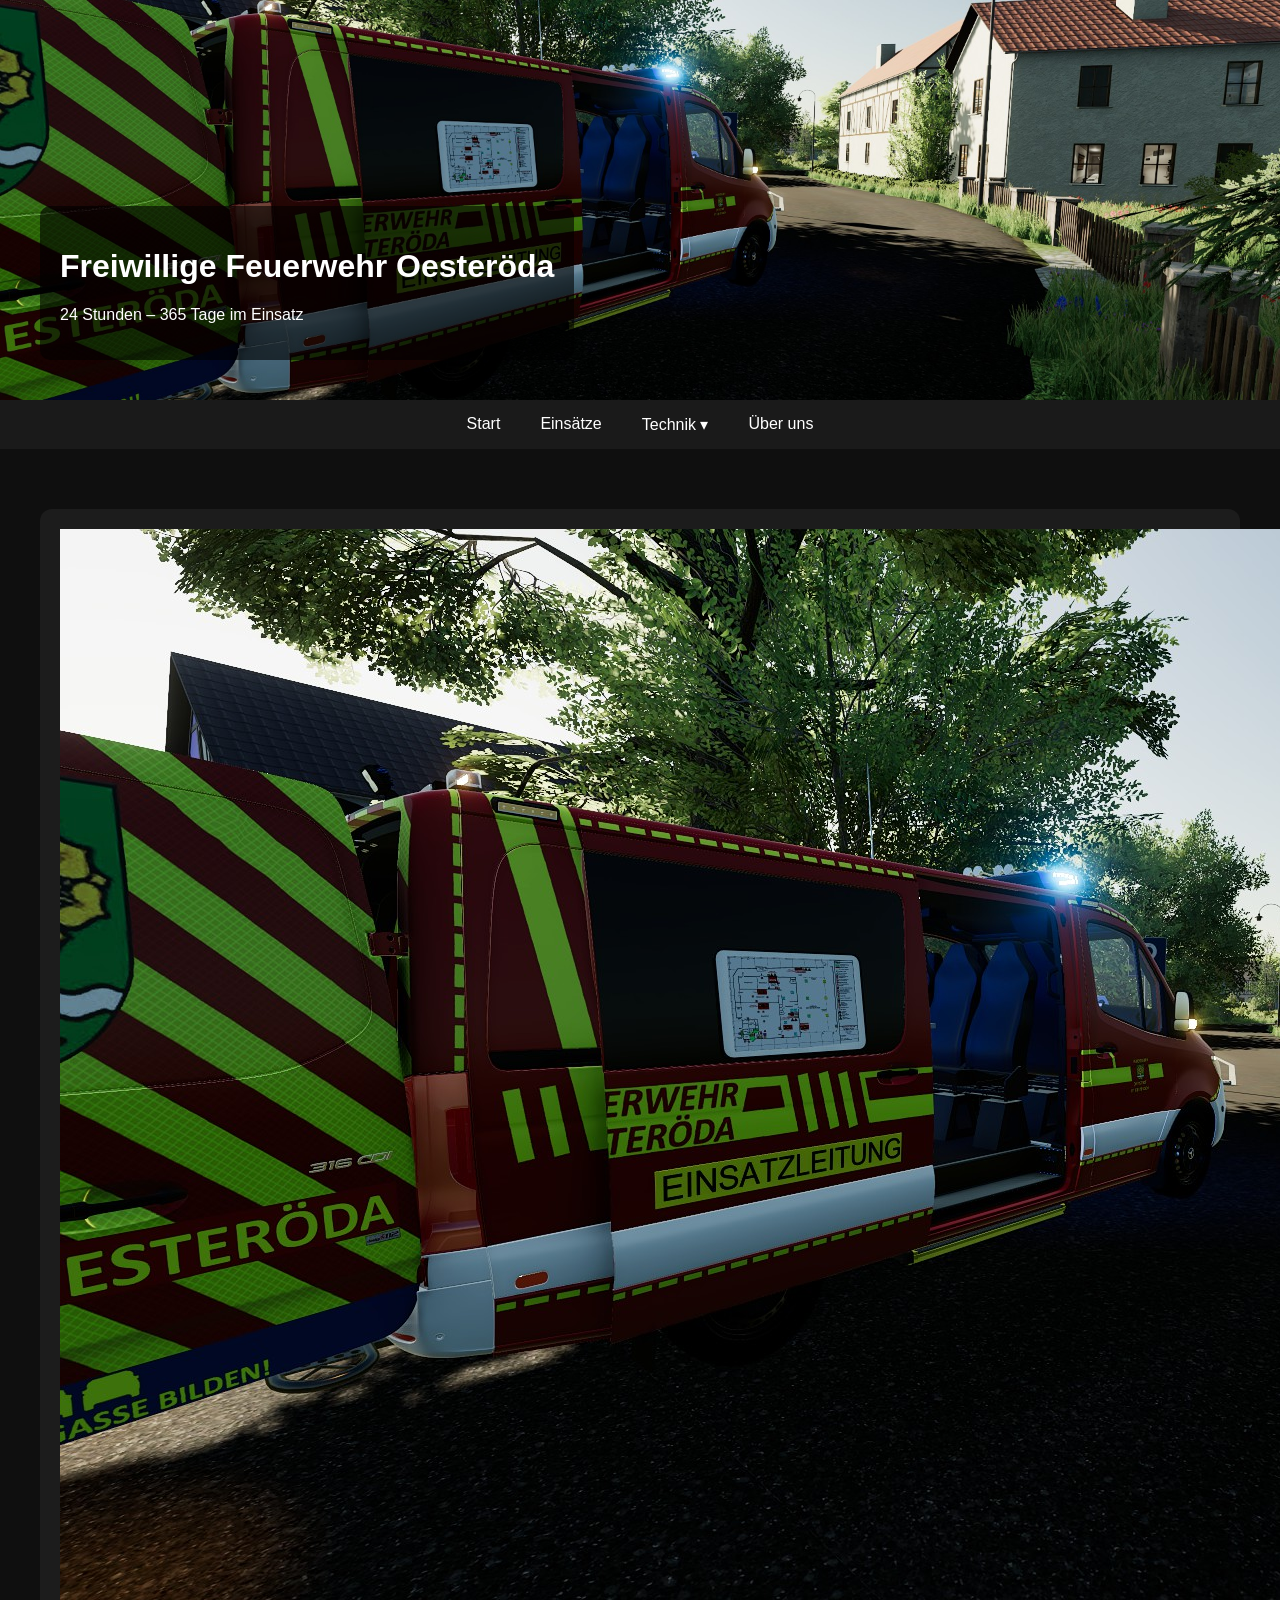
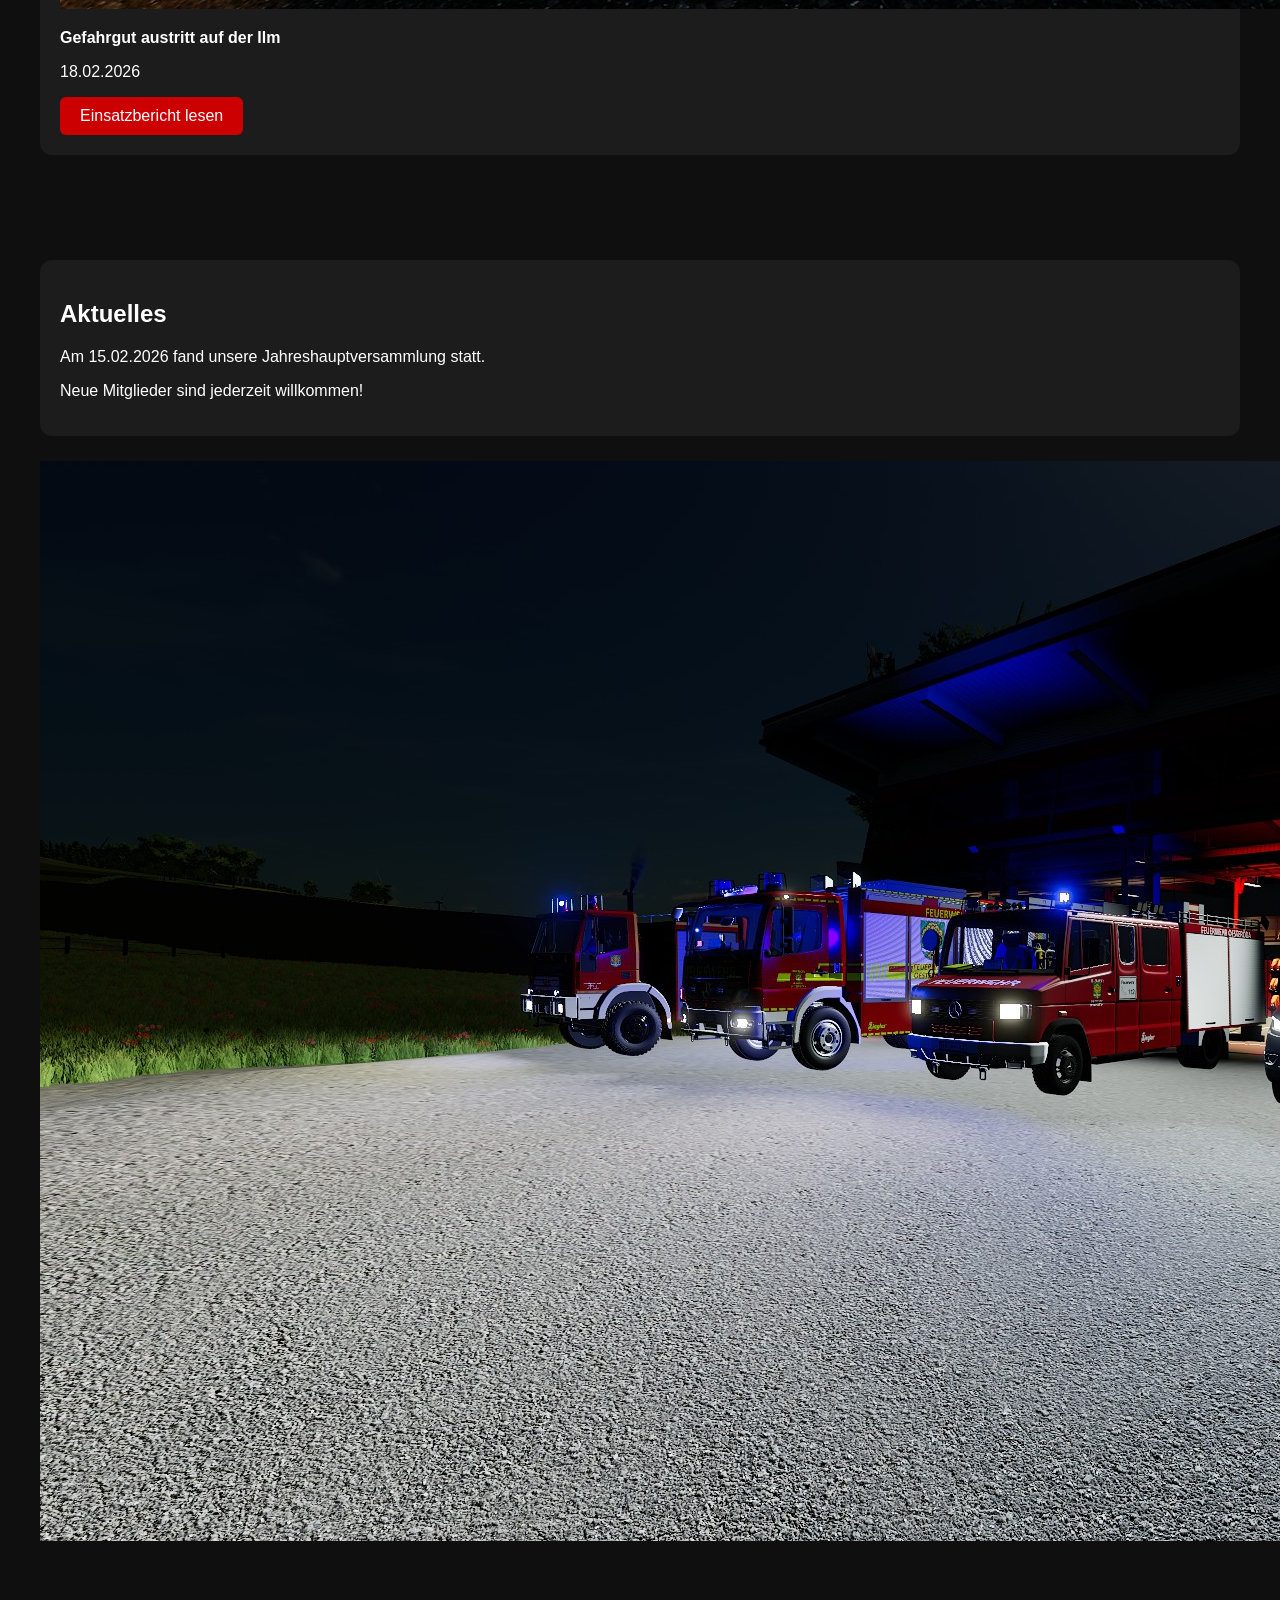
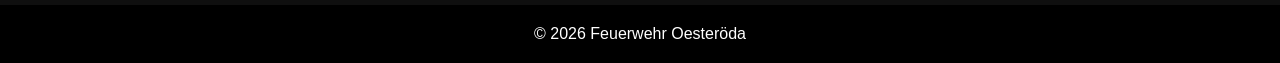
==== index.html @ 3ec41fef "Update index.html" ====
<!DOCTYPE html>
<html lang="de">
<head>
<meta charset="UTF-8">
<title>Feuerwehr Oesteröda</title>
<link rel="stylesheet" href="style.css">
<meta name="viewport" content="width=device-width, initial-scale=1.0">
</head>
<body>

<header class="hero">
    <img src="images/MZF.png" class="hero-img active">
    <img src="images/Straße.png" class="hero-img">
    <img src="images/GH.png" class="hero-img">

    <div class="hero-overlay">
        <h1>Freiwillige Feuerwehr Oesteröda</h1>
        <p>24 Stunden – 365 Tage im Einsatz</p>
    </div>
</header> 

<nav>
  <div class="menu-toggle" onclick="toggleMenu()">☰</div>

  <ul id="menu">
    <li><a href="index.html">Start</a></li>
    <li><a href="einsaetze.html">Einsätze</a></li>

    <li class="dropdown">
      <a href="#" onclick="toggleDropdown(event)">Technik ▾</a>
      <ul class="dropdown-content">
        <li><a href="alarmierung.html">Alarmierung</a></li>
        <li><a href="fahrzeuge.html">Fahrzeuge</a></li>
      </ul>
    </li>

    <li><a href="ueber-uns.html">Über uns</a></li> 
  </ul>
</nav>    

<div class="container">

    <div class="card">
        <img src="bilder/Gefahrgut4_02_18_26.png" class="fahrzeugbild">

        <p><strong>Gefahrgut austritt auf der Ilm</strong></p>
        <p>18.02.2026</p>

        <a href="einsatz/gefahrgut-02-16-26.html" class="button">
            Einsatzbericht lesen
        </a>
    </div>

</div>    

<div class="container">

    <div class="card">
        <h2>Aktuelles</h2>
        <p>Am 15.02.2026 fand unsere Jahreshauptversammlung statt.</p>
        <p>Neue Mitglieder sind jederzeit willkommen!</p>
    </div>
<img src="images/GH.png" class="fahrzeugbild">    
</div>

<footer>
© 2026 Feuerwehr Oesteröda
</footer>
<script>
let slides = document.querySelectorAll(".hero-img");
let index = 0;

setInterval(() => {
    slides[index].classList.remove("active");
    index = (index + 1) % slides.length;
    slides[index].classList.add("active");
}, 4000);
</script>   
</body>
</html>
---- style.css ----
/* ========================= */
/* GRUNDLAYOUT */
/* ========================= */

body {
    margin: 0;
    font-family: 'Segoe UI', Arial, sans-serif;
    background: #0f0f0f;
    color: #fff;
}

/* ========================= */
/* HERO */
/* ========================= */

.hero {
    position: relative;
    height: 400px;
    overflow: hidden;
}

.hero-img {
    position: absolute;
    width: 100%;
    height: 100%;
    object-fit: cover;
    opacity: 0;
    transition: opacity 1.5s ease-in-out;
}

.hero-img.active {
    opacity: 1;
}

.hero-overlay {
    position: absolute;
    bottom: 40px;
    left: 40px;
    background: rgba(0,0,0,0.6);
    padding: 20px;
    border-radius: 10px;
}

/* ========================= */
/* HEADER */
/* ========================= */

header.standard-header {
    background: linear-gradient(90deg, #8b0000, #cc0000);
    padding: 30px 20px;
    text-align: center;
}

/* ========================= */
/* NAVIGATION */
/* ========================= */

nav {
    background: #1a1a1a;
    position: relative;
}

nav ul {
    list-style: none;
    margin: 0;
    padding: 0;
    display: flex;
    justify-content: center;
}

nav li {
    position: relative;
}

nav a {
    display: block;
    padding: 15px 20px;
    color: white;
    text-decoration: none;
    transition: 0.3s;
}

nav a:hover {
    background: #cc0000;
}

/* ========================= */
/* DROPDOWN */
/* ========================= */

.dropdown-content {
    display: none;
    position: absolute;
    top: 100%;
    left: 0;
    background: #1c1c1c;
    min-width: 180px;
    border-radius: 6px;
    overflow: hidden;
}

.dropdown-content li a {
    padding: 12px 15px;
}

.dropdown-content li a:hover {
    background: #990000;
}

.dropdown:hover .dropdown-content {
    display: block;
}

/* ========================= */
/* HAMBURGER BUTTON */
/* ========================= */

.menu-toggle {
    display: none;
    font-size: 28px;
    padding: 15px 20px;
    cursor: pointer;
    color: white;
}

/* ========================= */
/* CONTAINER */
/* ========================= */

.container {
    max-width: 1200px;
    margin: 40px auto;
    padding: 20px;
}

/* ========================= */
/* KARTEN */
/* ========================= */

.card {
    background: #1c1c1c;
    padding: 20px;
    margin-bottom: 25px;
    border-radius: 12px;
    transition: 0.3s;
}

.card:hover {
    transform: translateY(-5px);
    box-shadow: 0 0 20px rgba(255,0,0,0.4);
}

/* ========================= */
/* BUTTON */
/* ========================= */

.button {
    display: inline-block;
    padding: 10px 20px;
    background: #cc0000;
    color: white;
    text-decoration: none;
    border-radius: 6px;
    transition: 0.3s;
}

.button:hover {
    background: #a00000;
}

/* ========================= */
/* EINSATZ TABELLE */
/* ========================= */

.einsatz-table {
    width: 100%;
    border-collapse: collapse;
    margin-top: 30px;
    font-size: 1rem;
    border-radius: 10px;
    overflow: hidden;
}

.einsatz-table thead {
    background: linear-gradient(to right, #cc0000, #990000);
}

.einsatz-table th {
    padding: 16px;
    text-align: center;
    color: white;
    font-weight: 600;
}

.einsatz-table td {
    padding: 14px;
    text-align: center;
    border-bottom: 1px solid #222;
}

.einsatz-table tbody tr:nth-child(odd) {
    background: #141414;
}

.einsatz-table tbody tr:nth-child(even) {
    background: #1c1c1c;
}

.einsatz-table tbody tr:hover {
    background: #2a0000;
    transform: scale(1.01);
    transition: 0.2s;
}

.einsatz-table td a {
    background: #cc0000;
    padding: 6px 12px;
    border-radius: 6px;
    color: white;
    text-decoration: none;
    font-weight: bold;
}

.einsatz-table td a:hover {
    background: #ff0000;
}

/* ========================= */
/* FOOTER */
/* ========================= */

footer {
    background: black;
    text-align: center;
    padding: 20px;
}

/* ========================= */
/* MOBILE VERSION */
/* ========================= */

@media (max-width: 768px) {

    nav ul {
        flex-direction: column;
        display: none;
        width: 100%;
        background: #1a1a1a;
    }

    nav ul.active {
        display: flex;
    }

    nav li {
        text-align: center;
    }

    .menu-toggle {
        display: block;
        text-align: right;
    }

    .dropdown-content {
        position: static;
        border-radius: 0;
    }

    .dropdown:hover .dropdown-content {
        display: none;
    }

    .dropdown.active .dropdown-content {
        display: block;
    }

    .hero {
        height: 250px;
    }

    .hero-overlay {
        left: 20px;
        right: 20px;
        bottom: 20px;
        font-size: 0.9rem;
    }

    .einsatz-table {
        font-size: 0.85rem;
    }

    .einsatz-table th,
    .einsatz-table td {
        padding: 8px 4px;
    }
}
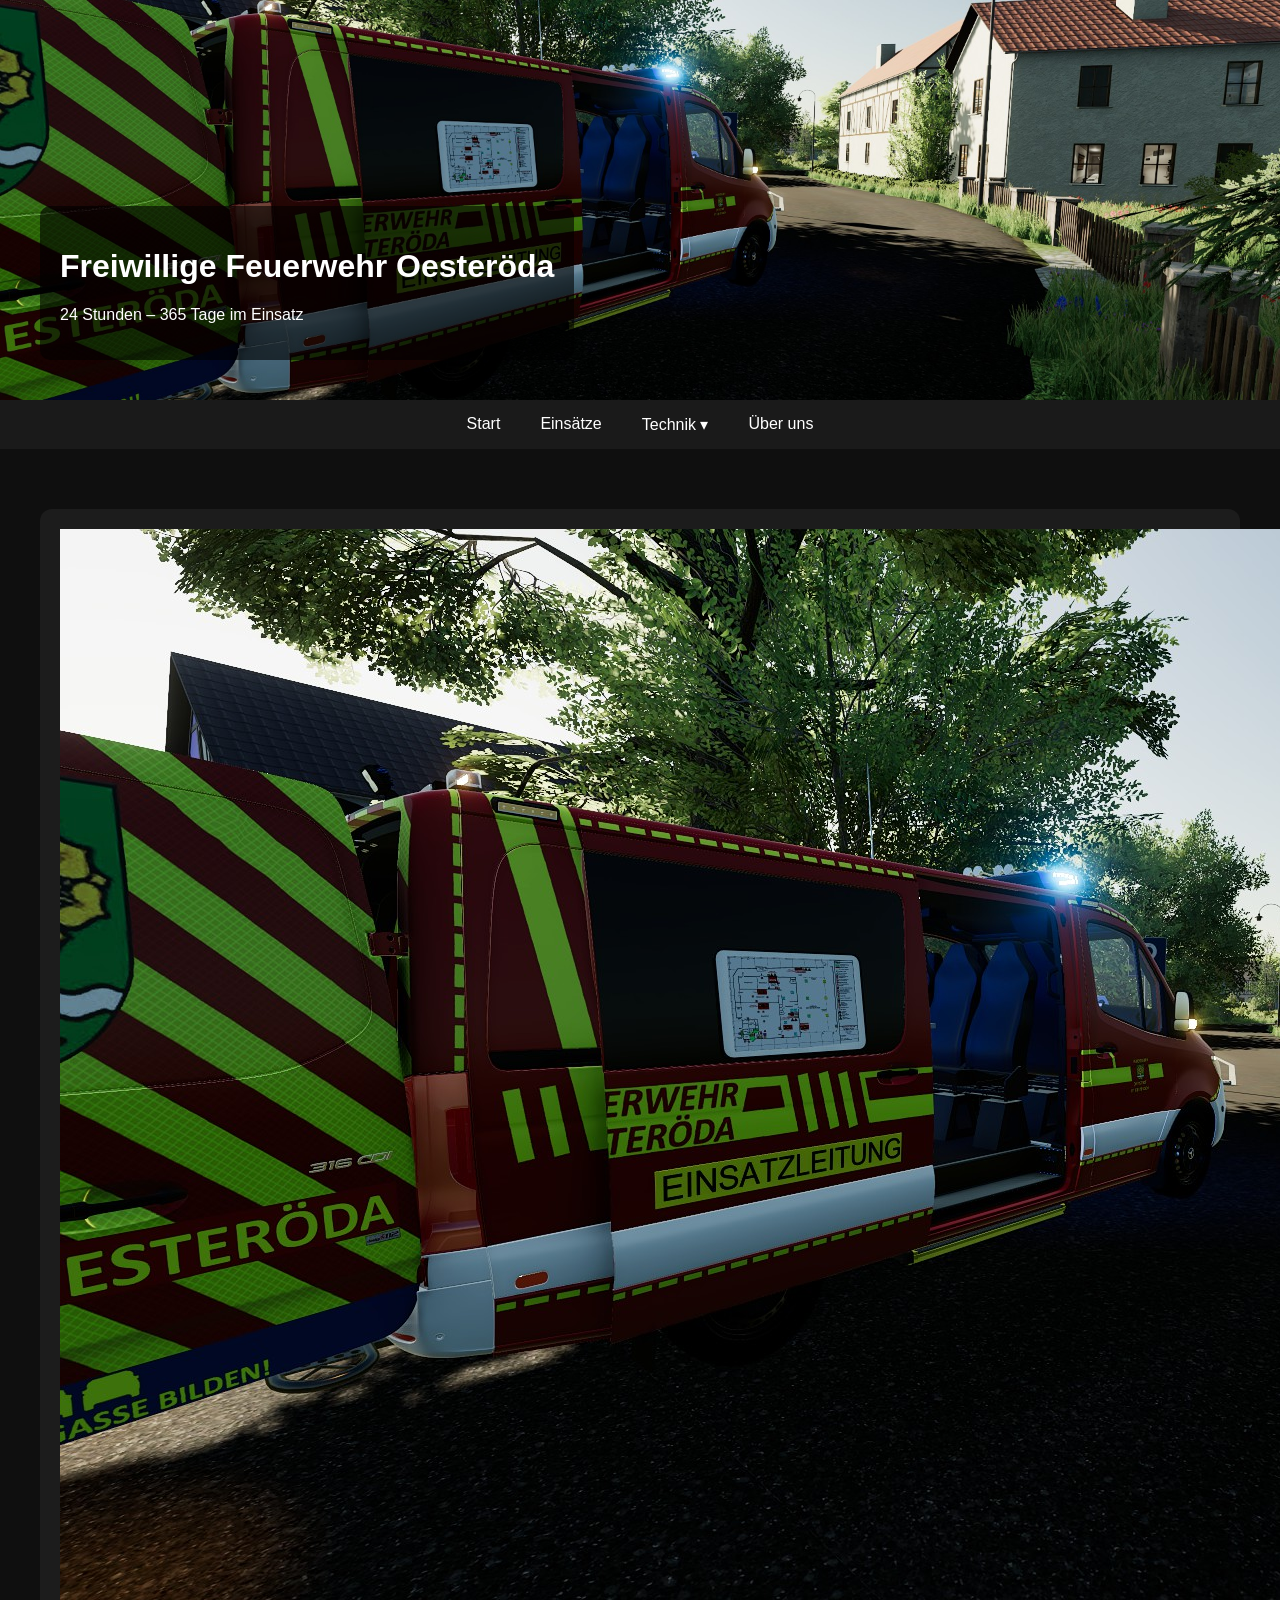
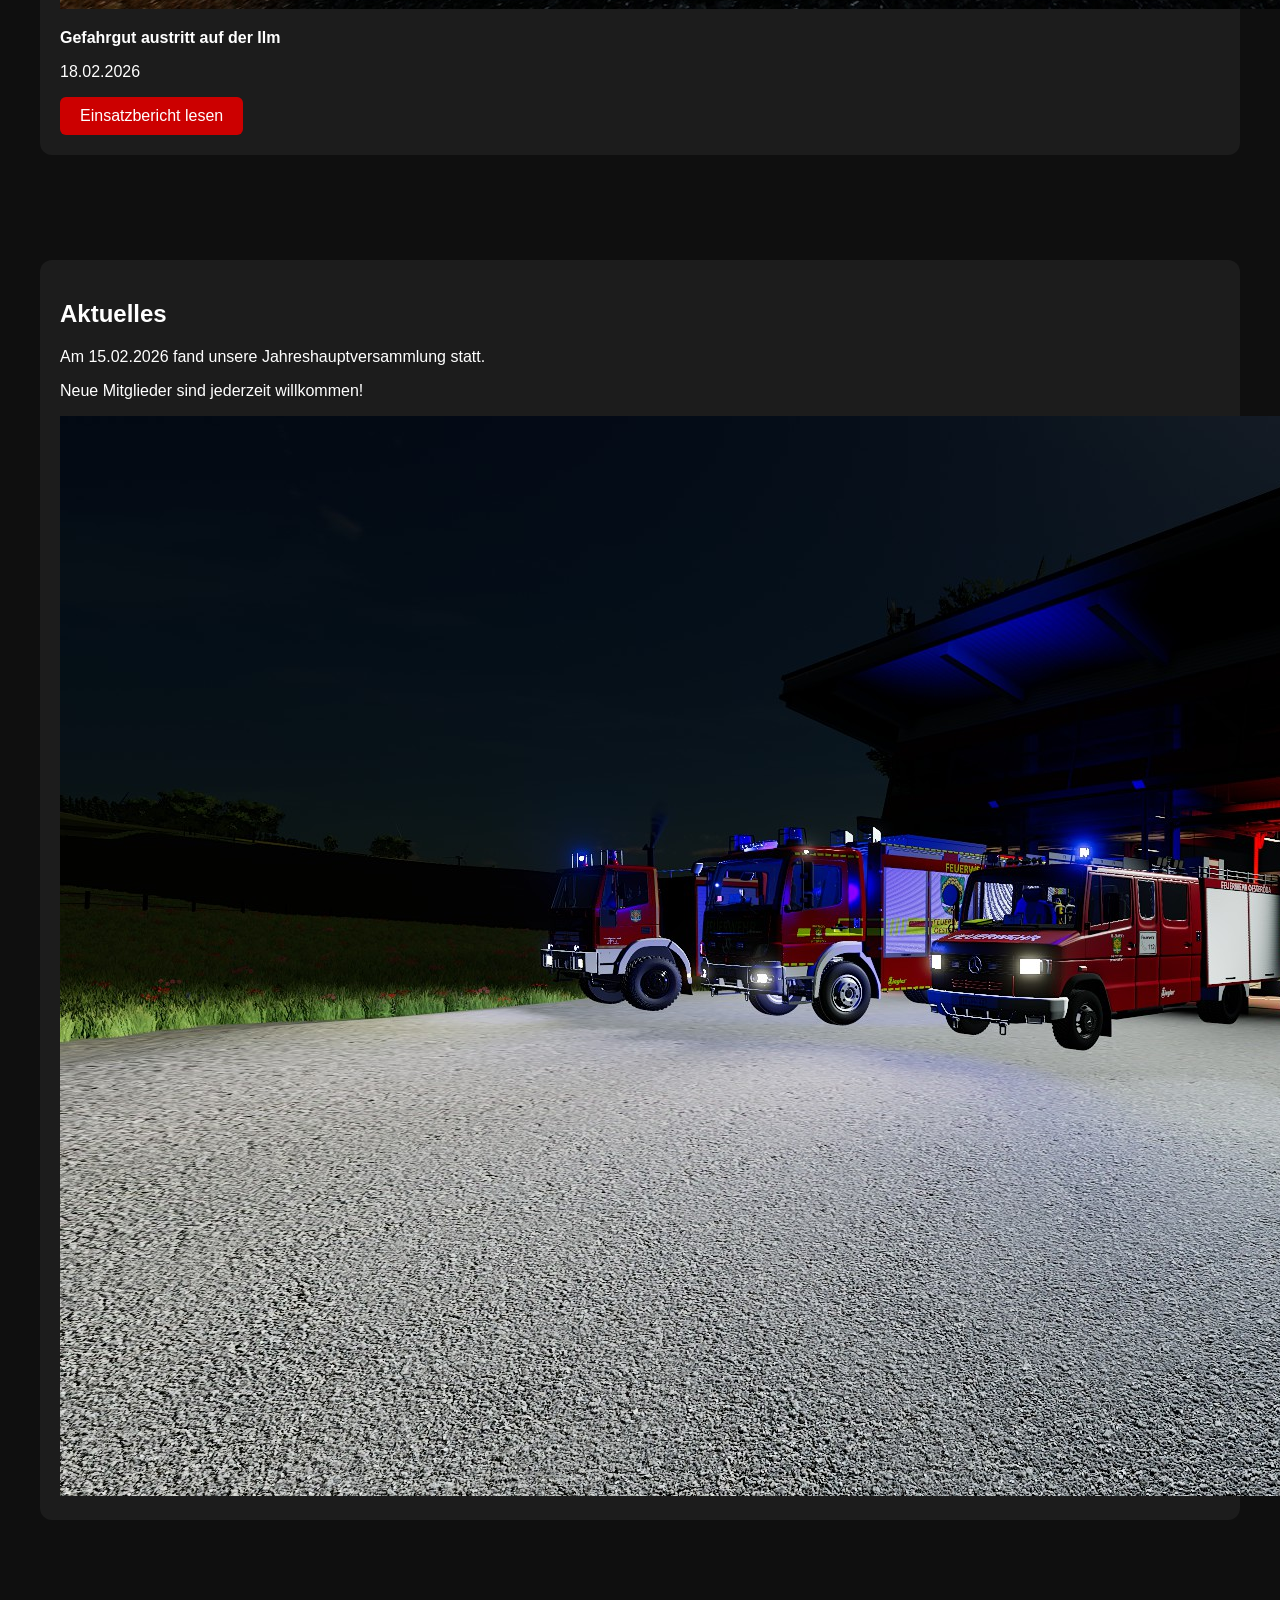
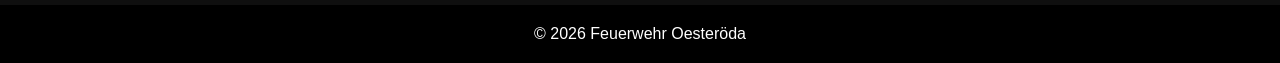
==== commit d1fee988: "Update index.html" ====
--- a/index.html
+++ b/index.html
@@ -59,8 +59,8 @@
         <h2>Aktuelles</h2>
         <p>Am 15.02.2026 fand unsere Jahreshauptversammlung statt.</p>
         <p>Neue Mitglieder sind jederzeit willkommen!</p>
+        <img src="images/GH.png" class="fahrzeugbild">    
     </div>
-<img src="images/GH.png" class="fahrzeugbild">    
 </div>
 
 <footer>
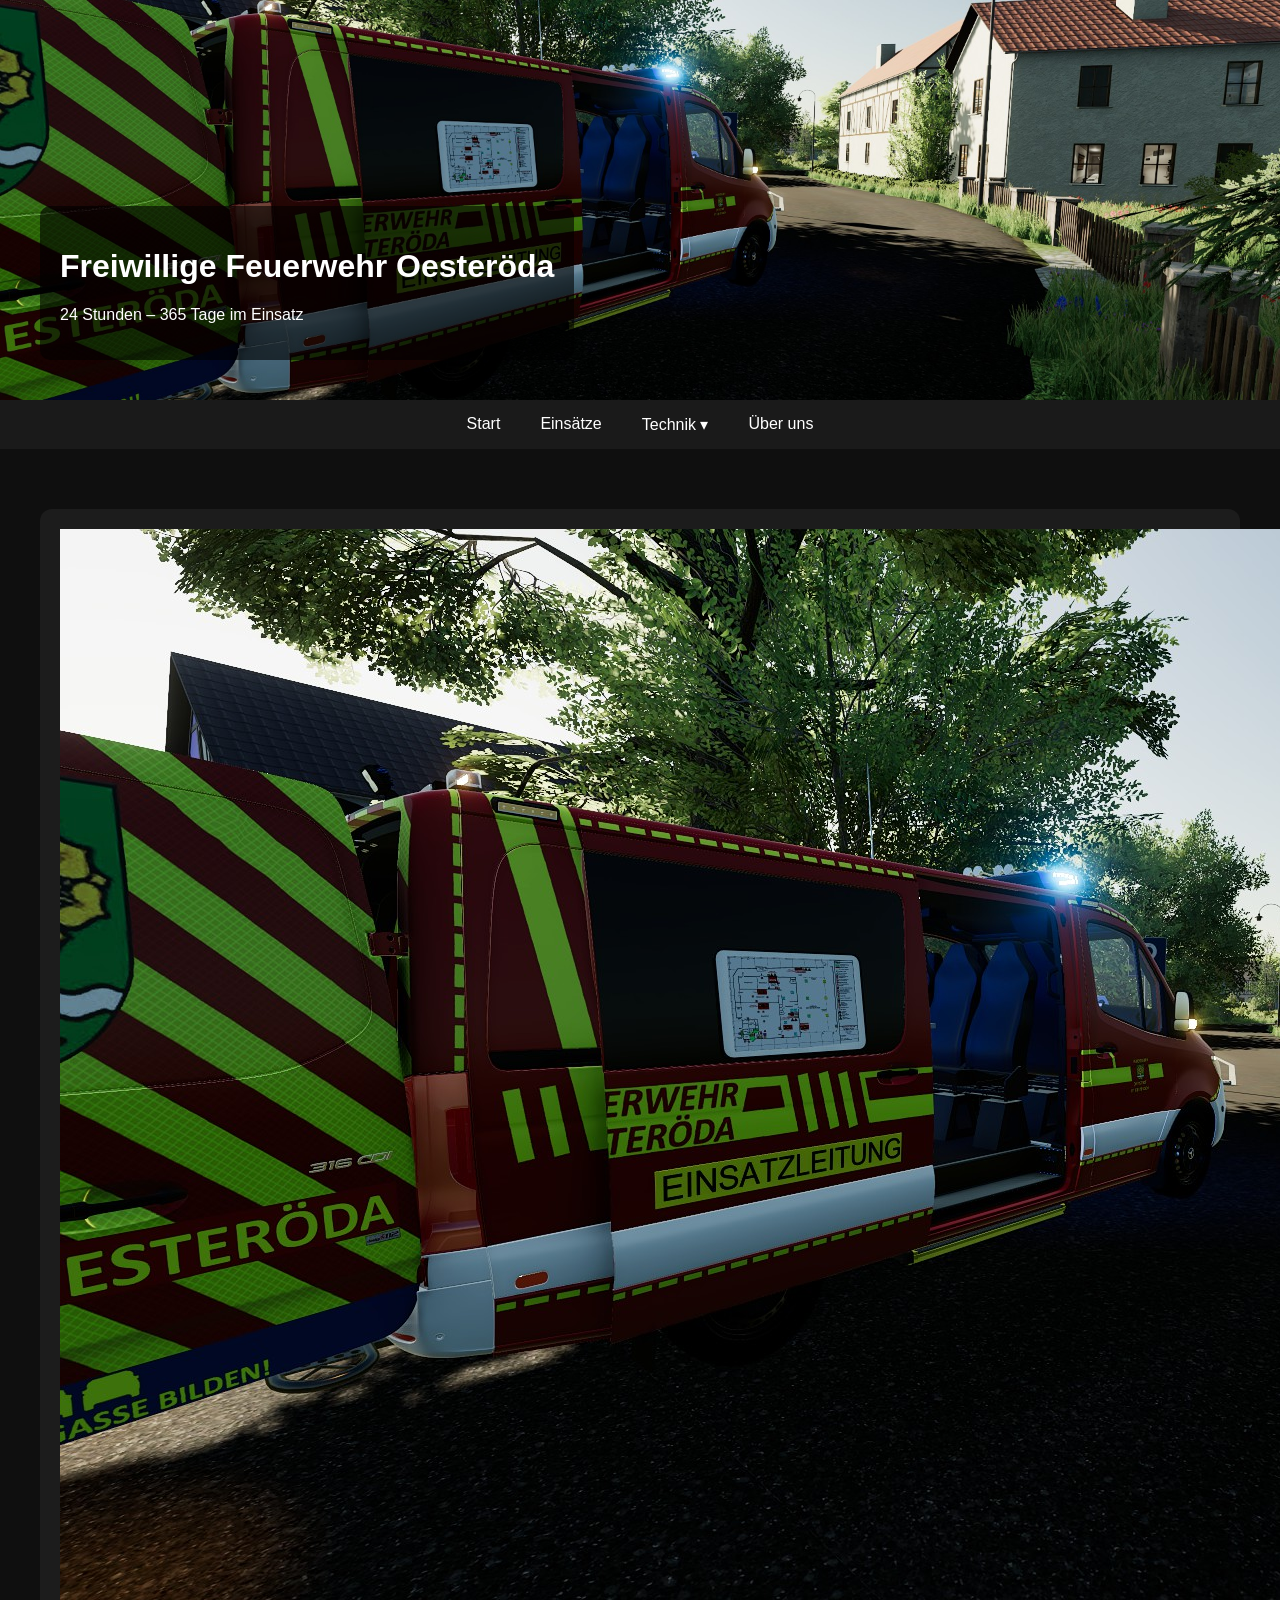
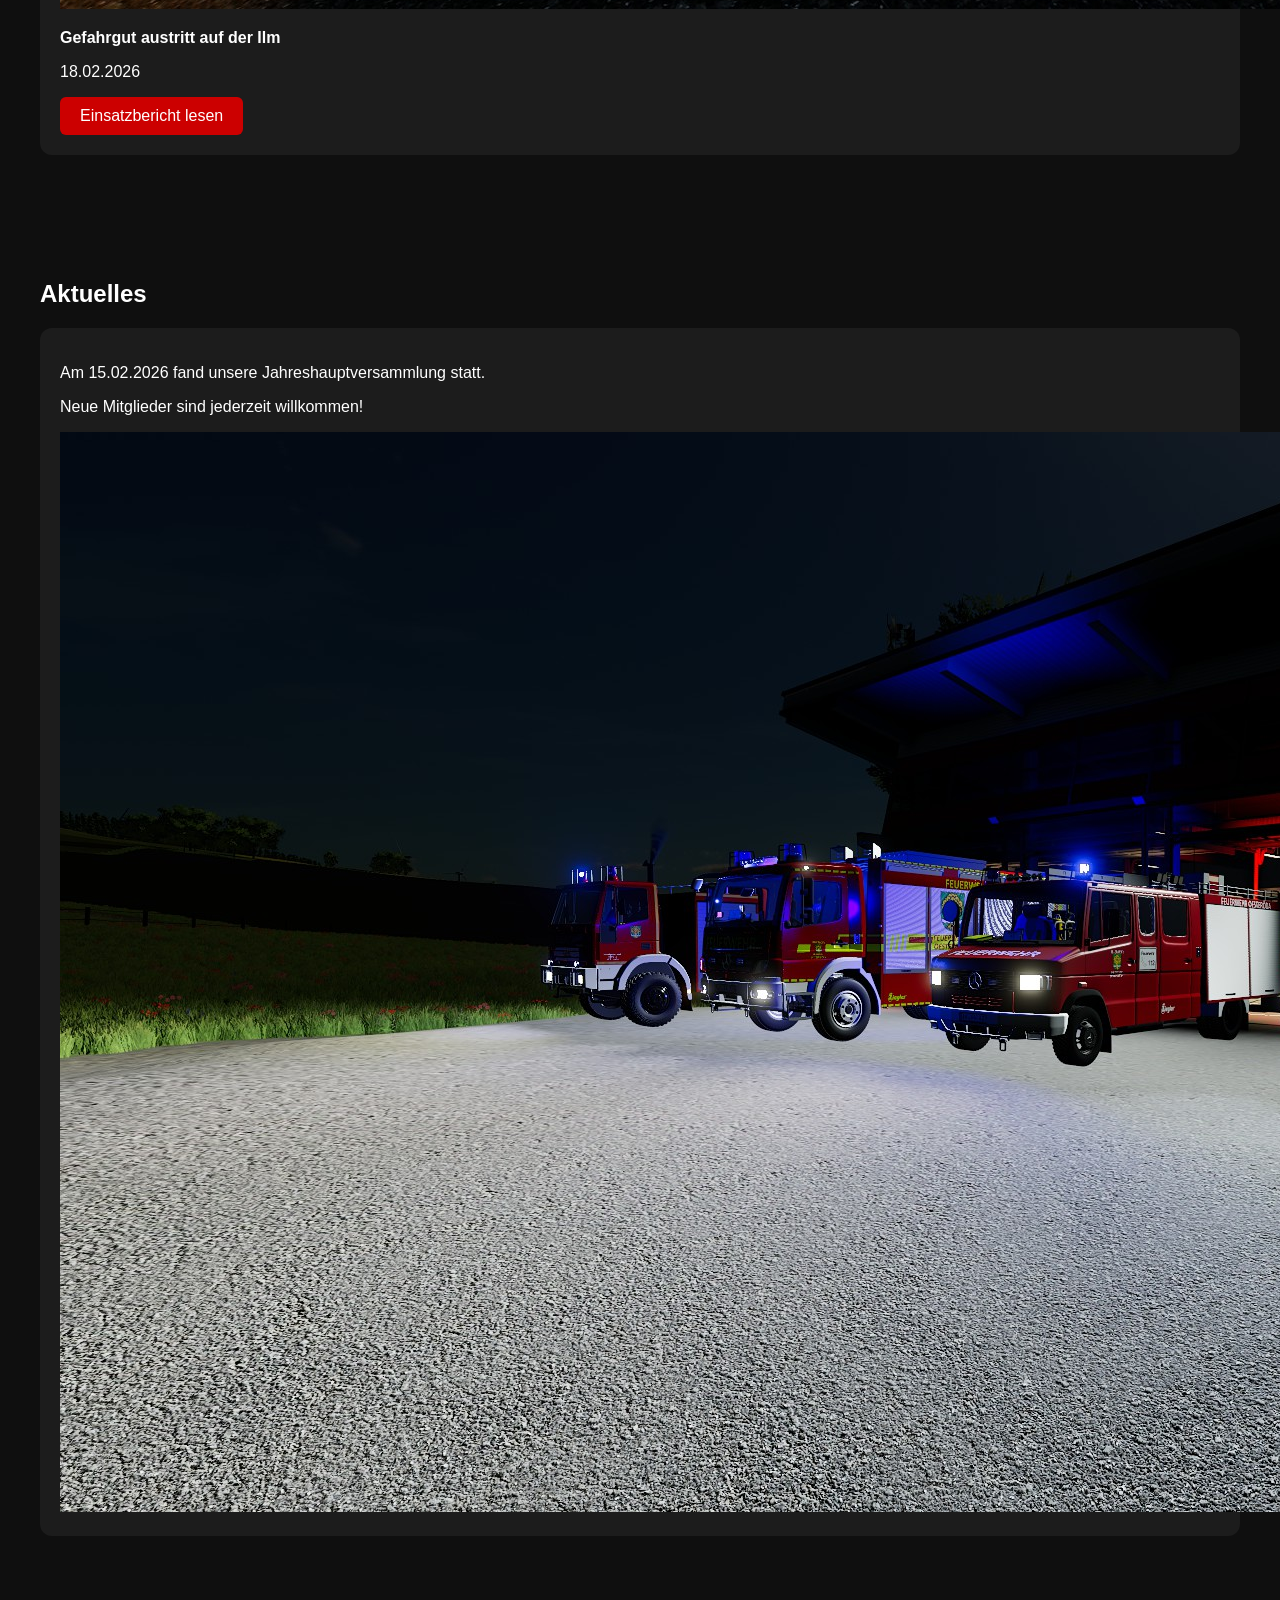
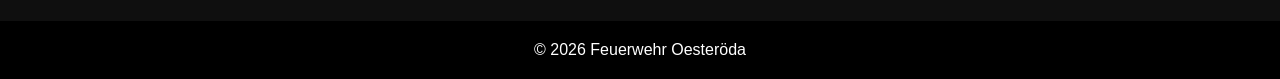
==== commit b52a994b: "Update index.html" ====
--- a/index.html
+++ b/index.html
@@ -54,9 +54,8 @@
 </div>    
 
 <div class="container">
-
-    <div class="card">
-        <h2>Aktuelles</h2>
+<h2>Aktuelles</h2>
+    <div class="card">    
         <p>Am 15.02.2026 fand unsere Jahreshauptversammlung statt.</p>
         <p>Neue Mitglieder sind jederzeit willkommen!</p>
         <img src="images/GH.png" class="fahrzeugbild">    
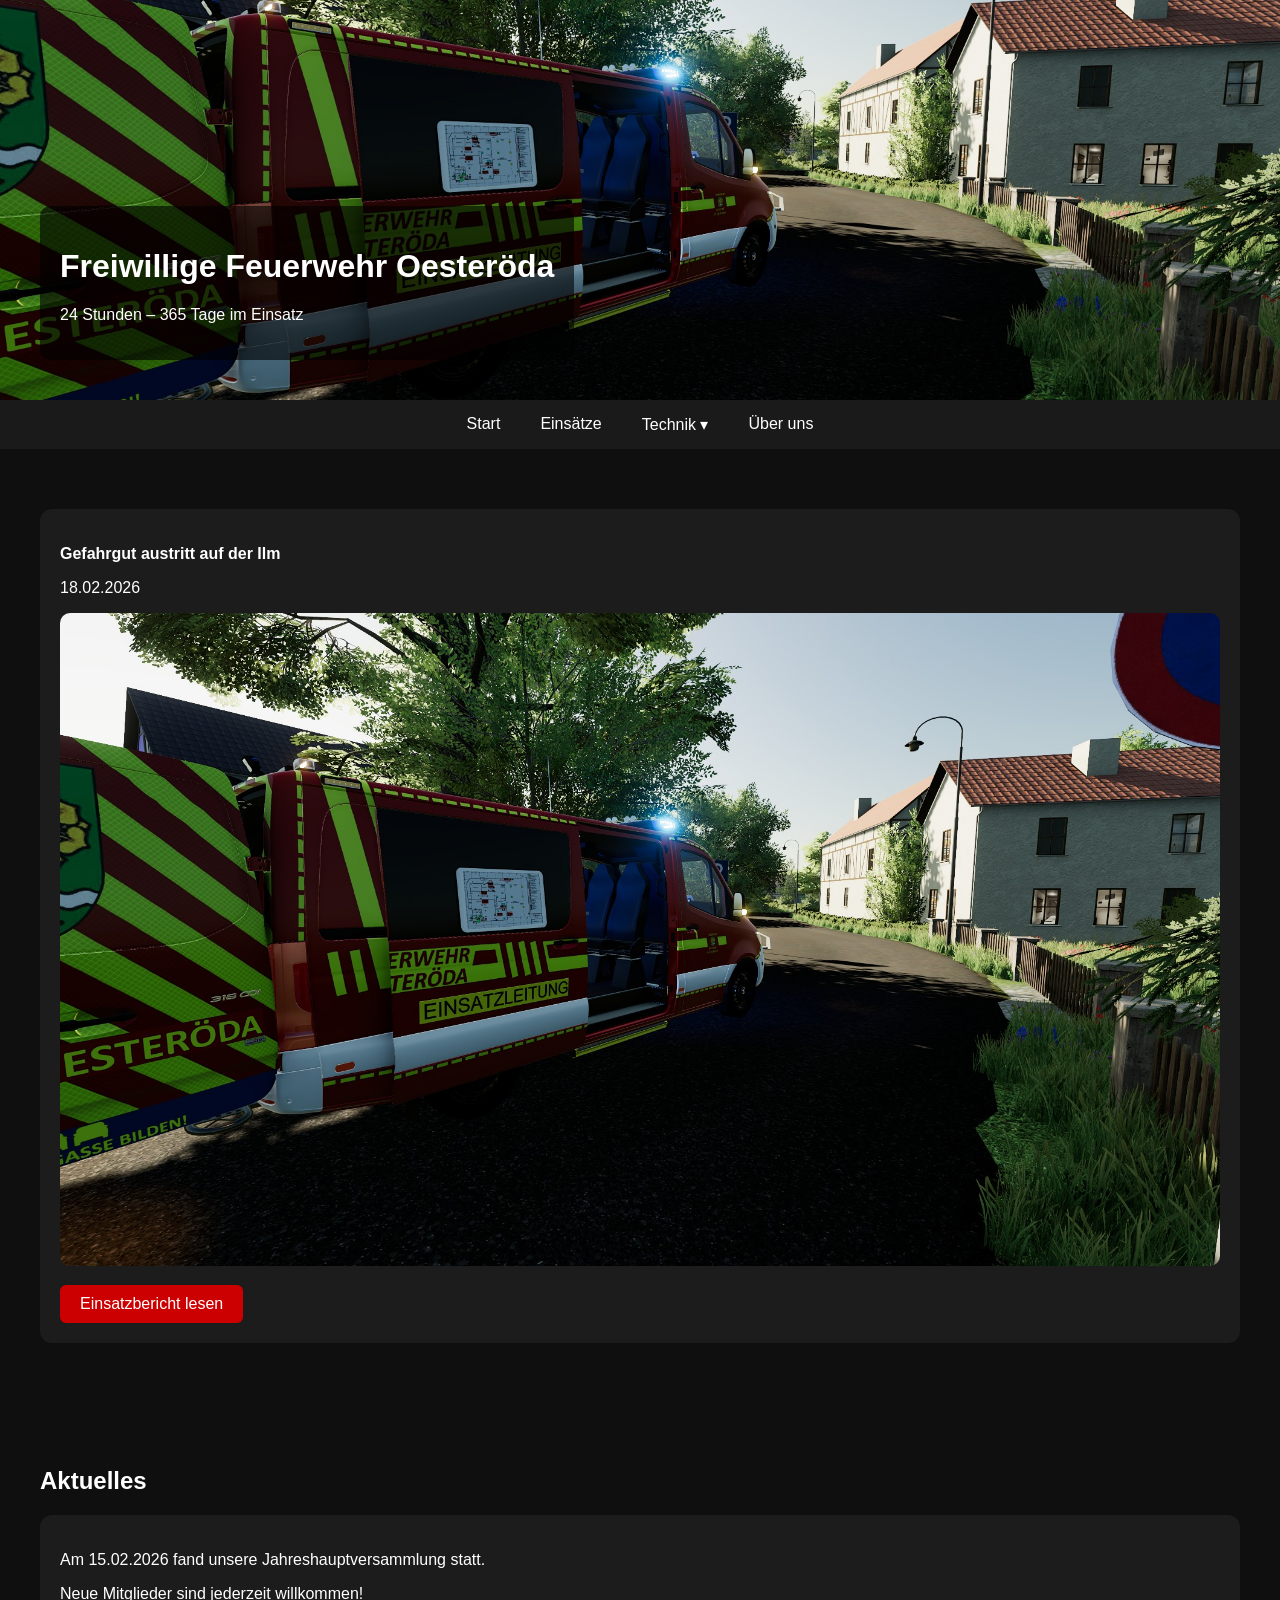
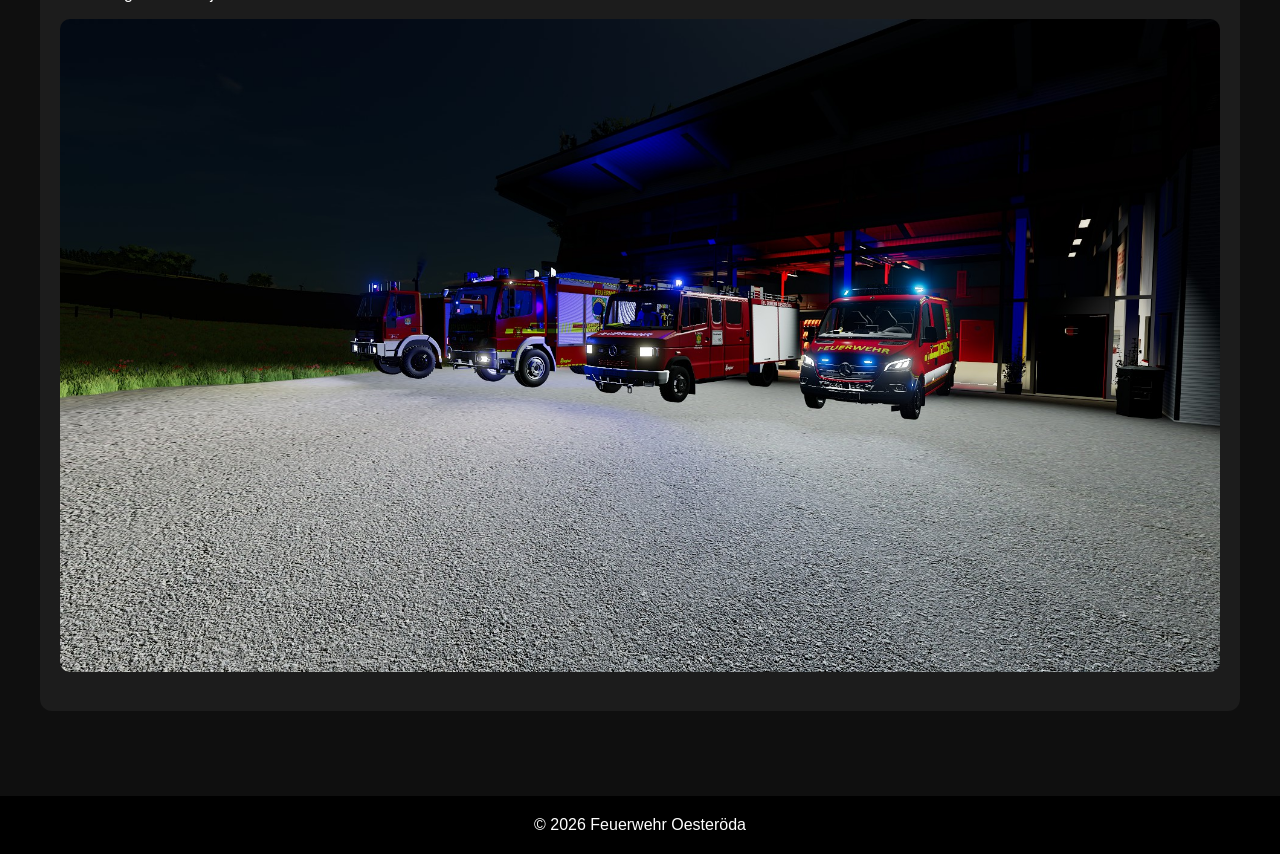
==== commit bed29654: "Update index.html" ====
--- a/index.html
+++ b/index.html
@@ -41,10 +41,10 @@
 <div class="container">
 
     <div class="card">
-        <img src="bilder/Gefahrgut4_02_18_26.png" class="fahrzeugbild">
-
         <p><strong>Gefahrgut austritt auf der Ilm</strong></p>
         <p>18.02.2026</p>
+        
+        <img src="bilder/Gefahrgut4_02_18_26.png" class="fahrzeugbild">
 
         <a href="einsatz/gefahrgut-02-16-26.html" class="button">
             Einsatzbericht lesen
--- a/style.css
+++ b/style.css
@@ -236,6 +236,16 @@
 }
 
 /* ========================= */
+/* Fahrzeugbild */
+/* ========================= */
+
+.fahrzeugbild {
+    width: 100%;
+    border-radius: 10px;
+    margin-bottom: 15px;
+}
+
+/* ========================= */
 /* MOBILE VERSION */
 /* ========================= */
 
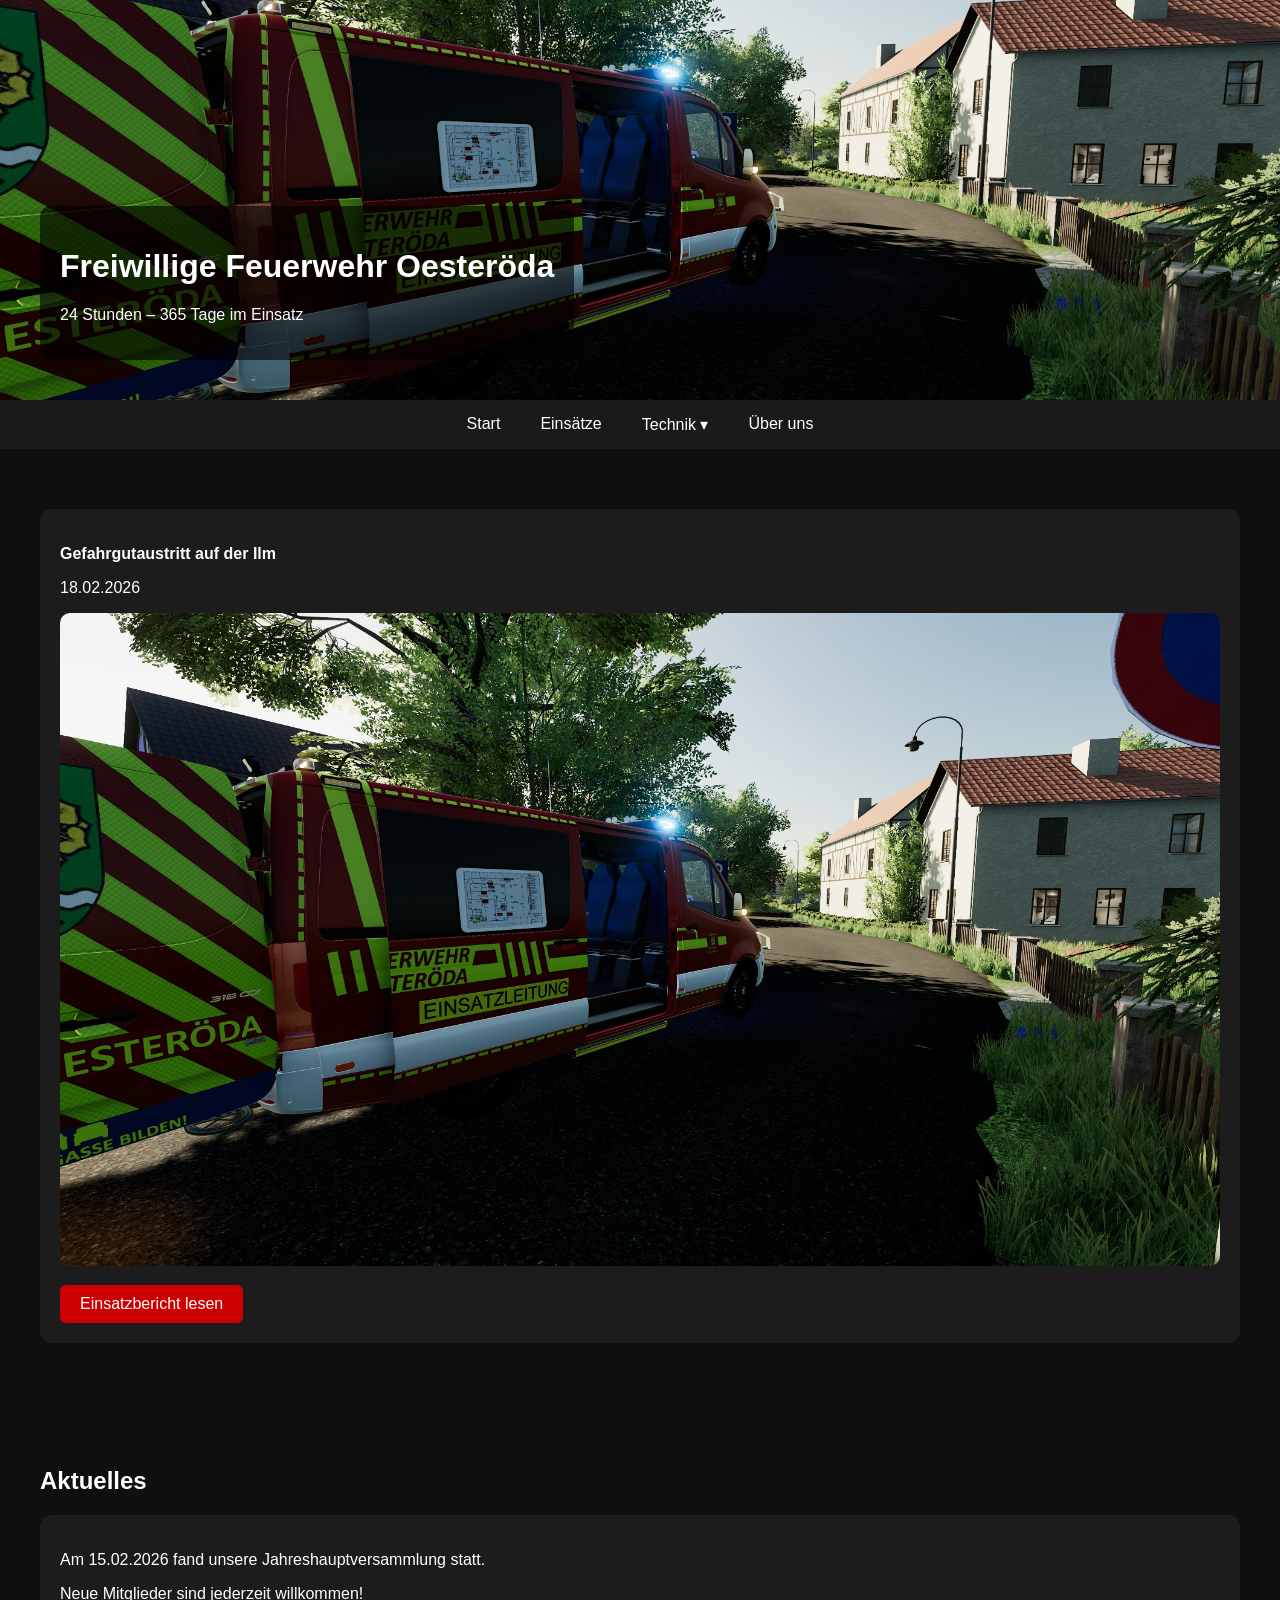
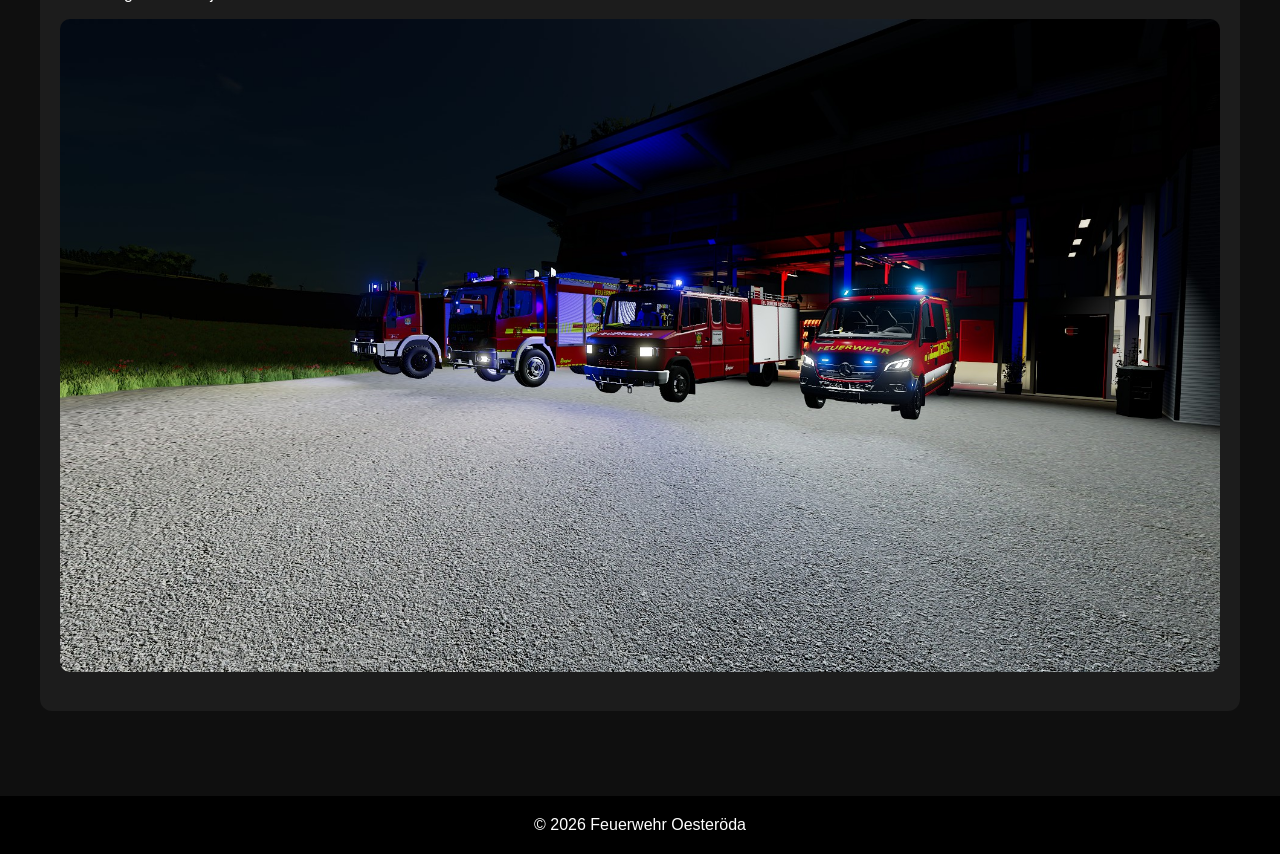
==== commit 7479f340: "Update index.html" ====
--- a/index.html
+++ b/index.html
@@ -41,10 +41,10 @@
 <div class="container">
 
     <div class="card">
-        <p><strong>Gefahrgut austritt auf der Ilm</strong></p>
+        <p><strong>Gefahrgutaustritt auf der Ilm</strong></p>
         <p>18.02.2026</p>
         
-        <img src="bilder/Gefahrgut4_02_18_26.png" class="fahrzeugbild">
+        <img src="bilder/Gefahrgut4_02_18_26.png" class="bild">
 
         <a href="einsatz/gefahrgut-02-16-26.html" class="button">
             Einsatzbericht lesen
@@ -58,7 +58,7 @@
     <div class="card">    
         <p>Am 15.02.2026 fand unsere Jahreshauptversammlung statt.</p>
         <p>Neue Mitglieder sind jederzeit willkommen!</p>
-        <img src="images/GH.png" class="fahrzeugbild">    
+        <img src="images/GH.png" class="bild">    
     </div>
 </div>
 
--- a/style.css
+++ b/style.css
@@ -236,11 +236,17 @@
 }
 
 /* ========================= */
-/* Fahrzeugbild */
-/* ========================= */
+/* Bilder */
+/* ========================= */
+
+.bild {
+    width: 100%;
+    border-radius: 10px;
+    margin-bottom: 15px;
+}
 
 .fahrzeugbild {
-    width: 100%;
+    width: 50%;
     border-radius: 10px;
     margin-bottom: 15px;
 }
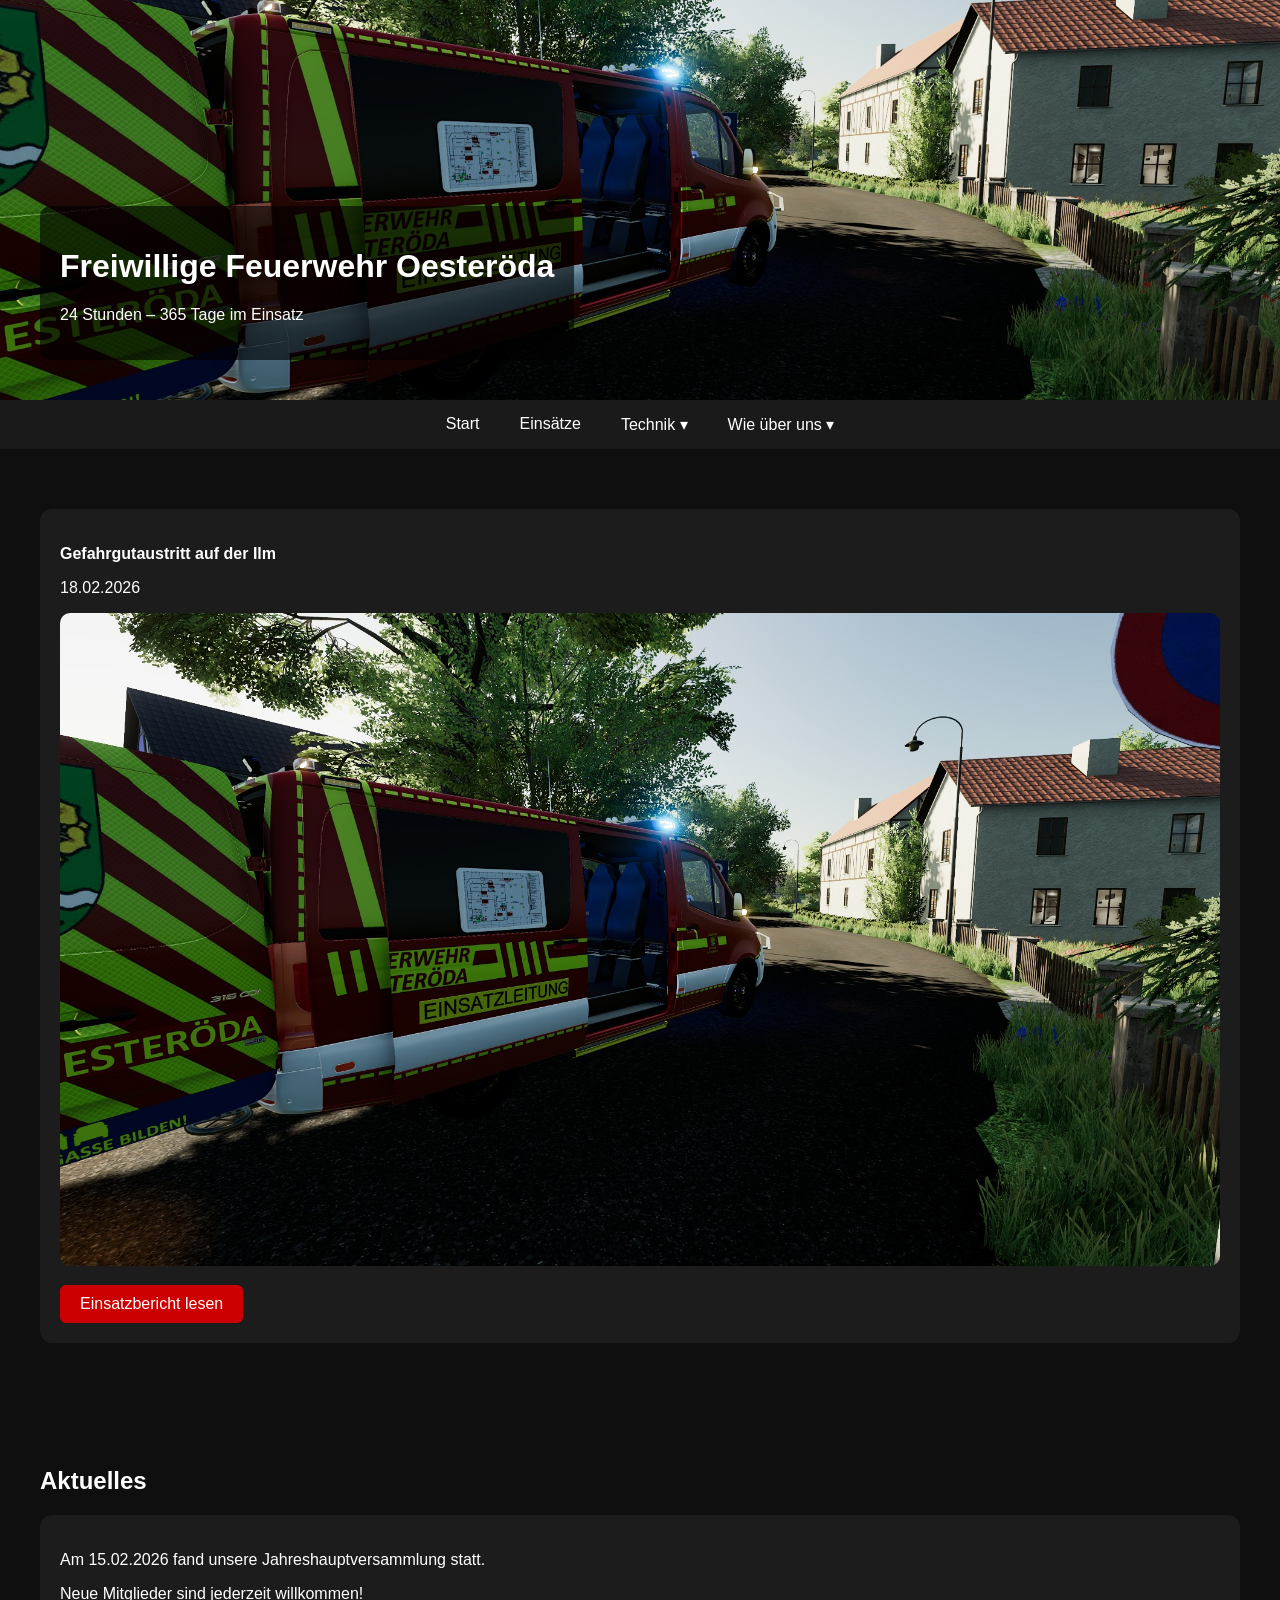
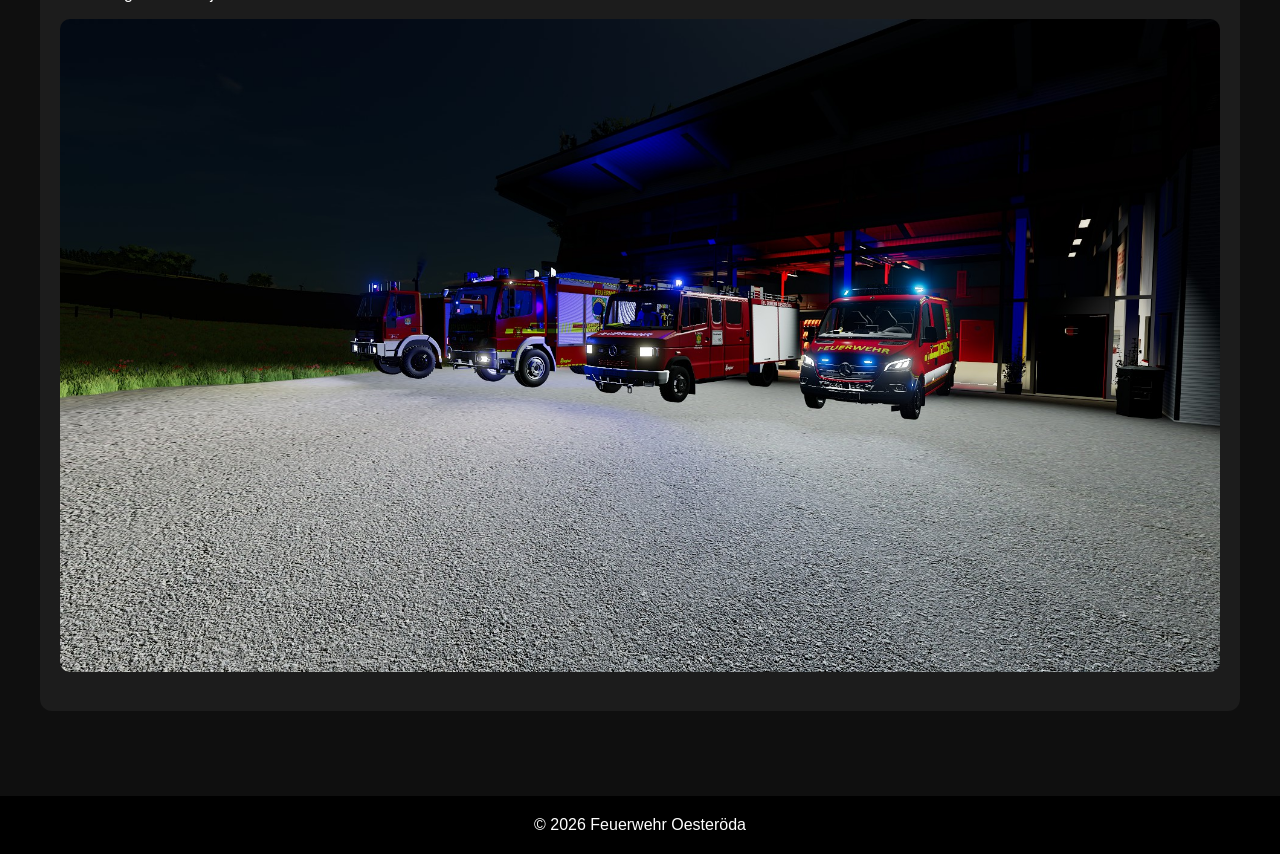
==== commit 17a693a8: "Update index.html" ====
--- a/index.html
+++ b/index.html
@@ -34,7 +34,13 @@
       </ul>
     </li>
 
-    <li><a href="ueber-uns.html">Über uns</a></li> 
+    <li class="dropdown">
+      <a href="#" onclick="toggleDropdown(event)">Wie über uns ▾</a>
+      <ul class="dropdown-content">
+        <li><a href="ueber-uns.html">Über uns</a></li>
+        <li><a href="Geschichte.html">Geschichte</a></li>
+      </ul>
+    </li> 
   </ul>
 </nav>    
 
